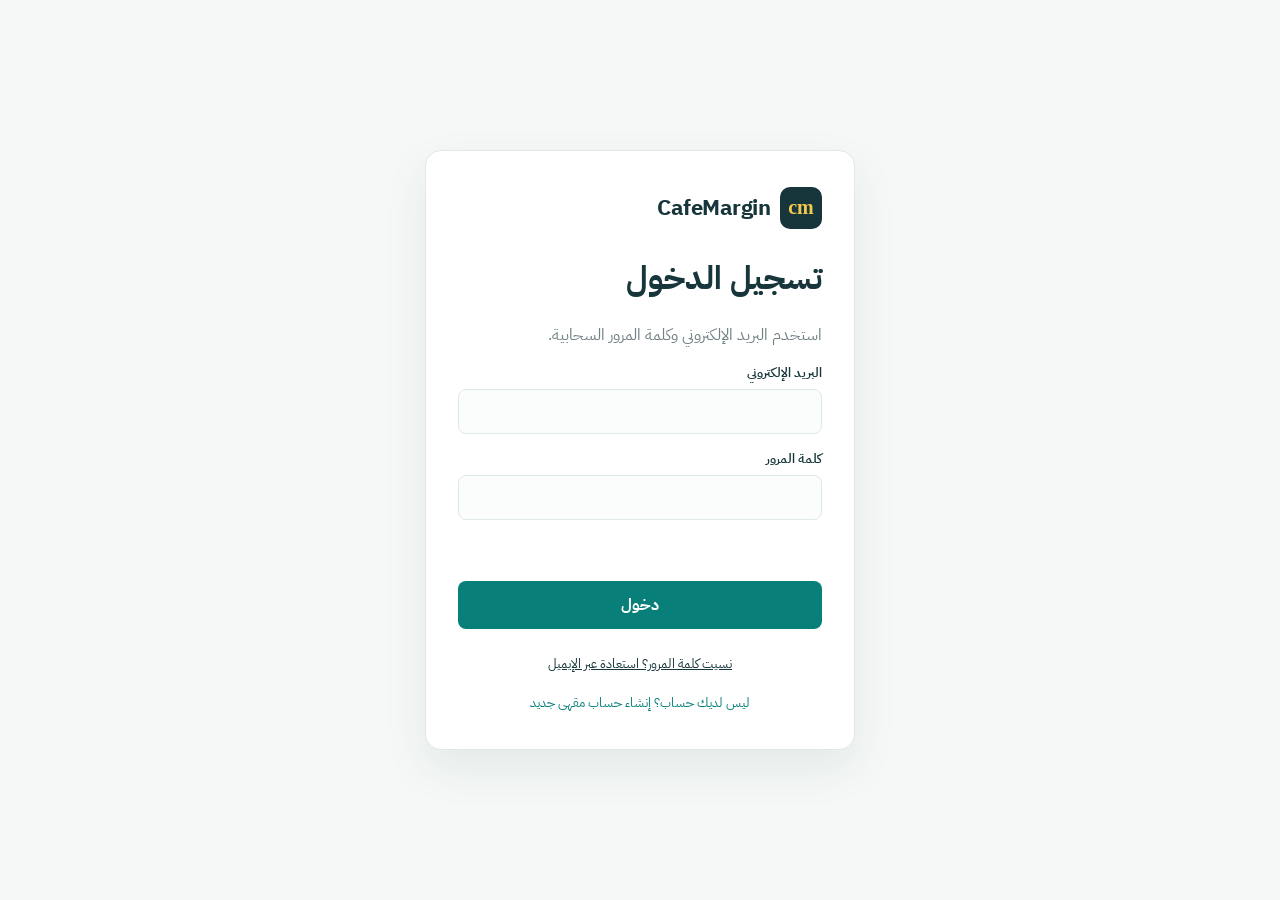
==== index.html @ df12de9a "Refresh platform admin role separation" ====
<!doctype html>
<html lang="ar" dir="rtl">
<head>
  <meta charset="UTF-8">
  <meta name="viewport" content="width=device-width, initial-scale=1">
  <title>CafeMargin | نظام المبيعات</title>
  <link rel="preconnect" href="https://fonts.googleapis.com">
  <link href="https://fonts.googleapis.com/css2?family=IBM+Plex+Sans+Arabic:wght@400;500;600;700&display=swap" rel="stylesheet">
  <link rel="stylesheet" href="styles.css?v=compact-pos-1">
</head>
<body>
  <div id="app"></div>
  <div id="toast" role="status"></div>
  <script src="app.js?v=platform-admin-fix-2"></script>
</body>
</html>
---- styles.css ----
:root{--pos-shadow:0 14px 35px rgba(23,54,59,.07);--pos-shadow-hover:0 14px 28px rgba(8,127,120,.16)}
.content{padding:18px 24px}.topbar{margin-bottom:12px}.topbar h1{font-size:22px;margin-bottom:0}.pos-topbar{margin-bottom:12px;padding:14px 18px}.pos-title-block h2{font-size:21px;margin-top:5px}.pos-layout{grid-template-columns:minmax(0,1fr) 340px;gap:14px}.pos-catalog{padding:16px}.catalog-heading{margin-bottom:10px}.catalog-heading strong{font-size:15px}.pos-search-bar{margin-bottom:9px}.pos-search-bar input{padding:10px 38px 10px 12px;font-size:14px}.categories{margin:8px 0 12px}.categories button{padding:6px 11px;font-size:12px}.grid-products{grid-template-columns:repeat(auto-fill,minmax(150px,1fr));gap:9px}.product-card{min-height:112px;padding:11px;gap:5px}.product-card-icon{width:32px;height:32px;font-size:16px}.product-card-name{font-size:13px}.product-card-price{font-size:14px}.pos-cart-card{padding:14px;gap:10px;top:12px}.cart-type-selector{padding:3px}.type-btn{padding:7px 4px}.cart-items{min-height:90px;max-height:150px;padding:7px 10px;gap:5px}.cart-line-item{padding:6px 0}.cart-summary-block{padding:9px 11px;gap:5px}.payment-section label{font-size:12px}.cash-calc-box{padding:8px;margin-top:6px;gap:5px}.quick-cash{padding:4px 8px}.cart-bottom-actions{margin-top:0}.btn-secondary,.checkout-btn{padding:10px 12px}.checkout-btn{font-size:14px}
@media(max-width:900px){.content{padding:12px 10px}.topbar{margin-bottom:9px}.topbar h1{font-size:19px}.pos-topbar{padding:12px 14px;gap:9px}.pos-actions-bar{gap:6px}.pos-actions-bar .btn-outline{padding:8px 9px;font-size:11px}.pos-layout{gap:10px}.pos-catalog{padding:12px}.catalog-heading strong{font-size:14px}.catalog-count{padding:4px 8px}.pos-cart-card{padding:12px}.cart-items{max-height:180px}.product-card{min-height:108px}.cart-bottom-actions{position:sticky;bottom:0;background:var(--white);padding-top:8px;z-index:2}}
.pos-topbar{box-shadow:var(--pos-shadow);background:linear-gradient(135deg,#fff 0%,#f7fbf9 100%);padding:20px 24px;border-radius:16px}
.pos-eyebrow{display:flex;align-items:center;gap:7px;color:var(--teal);font-size:12px;font-weight:700}.live-dot{width:7px;height:7px;background:var(--success);border-radius:50%;box-shadow:0 0 0 4px var(--success-bg)}.pos-shift{color:var(--muted);font-weight:500;border-right:1px solid var(--line);padding-right:9px;margin-right:3px}.pos-title-block h2{font-size:26px;letter-spacing:0;margin-top:8px}.pos-actions-bar .btn-outline{box-shadow:0 2px 6px rgba(23,54,59,.04)}
.pos-catalog{box-shadow:var(--pos-shadow);padding:22px}.catalog-heading{display:flex;align-items:end;justify-content:space-between;gap:16px;margin-bottom:16px}.catalog-heading div{display:grid;gap:4px}.catalog-heading strong{font-size:17px}.catalog-count{font-size:12px;color:var(--teal);background:var(--mint);border-radius:20px;padding:6px 10px;font-weight:700;white-space:nowrap}.pos-search-bar{position:relative;margin-bottom:14px}.pos-search-bar input{padding:14px 42px 14px 16px;background:#f8fbfa;border-color:#d6e6e0;border-radius:10px}.pos-search-bar input:focus{background:#fff;box-shadow:0 0 0 4px rgba(8,127,120,.08)}.search-icon{position:absolute;right:15px;z-index:1;color:var(--teal);font-size:22px;line-height:1;pointer-events:none}.categories{margin:10px 0 22px}.categories button{background:#fbfdfc;padding:8px 14px}.grid-products{grid-template-columns:repeat(auto-fill,minmax(185px,1fr));gap:12px}.product-card{min-height:144px;padding:15px;border-radius:12px;box-shadow:0 2px 5px rgba(23,54,59,.025);text-align:right}.product-card:hover{transform:translateY(-3px);box-shadow:var(--pos-shadow-hover)}.product-card-icon{width:40px;height:40px;border-radius:10px;background:var(--ink);color:var(--gold);font-size:19px}.product-card-name{font-size:15px;margin-top:5px}.product-card-price{font-size:16px}.pos-cart-card{box-shadow:var(--pos-shadow);padding:18px;border-radius:16px}.cart-head h3{display:flex;align-items:center;gap:8px}.cart-count{display:inline-grid;place-items:center;min-width:23px;height:23px;padding:0 6px;border-radius:8px;background:var(--ink);color:var(--gold);font-size:11px}.cart-items{background:#fcfefd;border-radius:10px;padding:10px 12px;min-height:180px}.cart-line-item{padding:10px 0}.cart-item-info strong{font-size:13px}.cart-item-total{font-weight:800}.cart-summary-block{box-shadow:inset 0 1px 0 rgba(255,255,255,.7)}
@media(max-width:900px){.pos-topbar{padding:17px}.catalog-heading{align-items:center}.pos-catalog{padding:16px}.grid-products{grid-template-columns:repeat(2,minmax(0,1fr))}.product-card{min-height:132px;padding:13px}}
#forgot-error{color:var(--muted)!important;background:var(--paper);border:1px solid var(--line);border-radius:8px;padding:8px 10px}
.notice{color:var(--muted);background:var(--paper);border:1px solid var(--line);border-radius:8px;padding:8px 10px;font-size:12px}
.view-error{text-align:center;padding:36px 22px}.view-error h2{margin-bottom:8px}.view-error .primary{margin-top:10px}
 :root{--ink:#17363b;--teal:#087f78;--teal-hover:#066862;--mint:#e4f4ee;--gold:#f2c94c;--paper:#f5f8f6;--white:#ffffff;--line:#dfe9e5;--muted:#718184;--danger:#c95b54;--danger-bg:#fff2f1;--success:#27ae60;--success-bg:#eafaf1}*{box-sizing:border-box}body{margin:0;background:var(--paper);color:var(--ink);font-family:'IBM Plex Sans Arabic',sans-serif;-webkit-font-smoothing:antialiased}button,input,select,textarea{font:inherit}button{border:0;cursor:pointer;user-select:none}.auth{min-height:100vh;display:grid;place-items:center;padding:24px}.auth-card{width:min(430px,100%);background:var(--white);border:1px solid var(--line);border-radius:16px;padding:36px 32px;box-shadow:0 18px 45px rgba(23,54,59,0.08)}.logo{display:flex;gap:10px;align-items:center;margin-bottom:25px}.logo b{display:grid;place-items:center;background:var(--ink);color:var(--gold);border-radius:10px;width:42px;height:42px;font:700 20px Georgia}.logo strong{font-size:22px;letter-spacing:-0.5px}.muted{color:var(--muted)}h1,h2,h3,p{margin-top:0}label{display:grid;gap:7px;font-size:13px;font-weight:600;margin:15px 0}input,select{border:1px solid var(--line);background:#fbfdfc;border-radius:8px;padding:12px 14px;color:var(--ink);outline:none;transition:border-color .15s}input:focus,select:focus{border-color:var(--teal)}.primary,.checkout-btn{background:var(--teal);color:#fff;border-radius:8px;padding:12px 18px;font-weight:700;transition:background .15s}.primary:hover,.checkout-btn:hover{background:var(--teal-hover)}.btn-outline{background:#fff;border:1px solid var(--line);color:var(--ink);border-radius:8px;padding:10px 14px;font-weight:600;display:inline-flex;align-items:center;gap:8px;transition:all .15s}.btn-outline:hover{border-color:var(--teal);color:var(--teal)}.btn-secondary{background:var(--paper);border:1px solid var(--line);color:var(--ink);border-radius:8px;padding:11px 16px;font-weight:600}.btn-secondary:hover{background:var(--line)}.btn-text-danger{color:var(--danger);background:transparent;padding:6px 10px;font-weight:600;border-radius:6px}.btn-text-danger:hover{background:var(--danger-bg)}.text-danger{color:var(--danger)!important}.text-success{color:var(--success)!important}.badge{background:var(--teal);color:#fff;border-radius:12px;padding:2px 8px;font-size:11px;font-weight:700}.auth button{width:100%;margin-top:12px}.error{color:var(--danger);min-height:22px;font-size:12px}.layout{min-height:100vh;display:grid;grid-template-columns:250px 1fr}.sidebar{background:var(--white);border-left:1px solid var(--line);padding:24px 18px;display:flex;flex-direction:column;gap:18px}.branch{border:1px solid var(--line);border-radius:10px;padding:12px 14px;background:#fcfdfe}.branch small,.profile small{display:block;color:var(--muted);font-size:11px;margin-bottom:2px}.nav{display:grid;gap:6px}.nav button{background:transparent;text-align:right;padding:12px 14px;border-radius:8px;color:var(--muted);font-weight:600;display:flex;align-items:center;gap:10px;transition:all .15s}.nav button.active,.nav button:hover{background:var(--mint);color:var(--teal)}.printer-link{background:transparent;text-align:right;padding:10px 14px;border-radius:8px;color:var(--muted);font-weight:600;border:1px dashed var(--line);margin-top:auto}.printer-link:hover{border-color:var(--teal);color:var(--teal)}.profile{border-top:1px solid var(--line);padding-top:16px}.logout{background:var(--danger-bg);color:var(--danger);border-radius:8px;padding:11px;font-weight:700}.logout:hover{background:#ffe3e0}.content{padding:30px 36px;max-width:1450px;width:100%;margin:auto}.topbar{display:flex;justify-content:space-between;align-items:center;margin-bottom:22px}.view{display:none}.view.active{display:block}.cards{display:grid;grid-template-columns:repeat(3,1fr);gap:16px;margin-bottom:24px}.card,.panel{background:var(--white);border:1px solid var(--line);border-radius:12px;padding:22px}.card strong{font-size:28px;display:block;margin-top:8px;color:var(--ink)}.toolbar{display:flex;gap:12px;align-items:center;margin-bottom:18px}.toolbar input{flex:1}.grid-products{display:grid;grid-template-columns:repeat(auto-fill,minmax(160px,1fr));gap:14px}.pos-topbar{display:flex;justify-content:space-between;align-items:center;margin-bottom:18px;background:var(--white);padding:16px 20px;border-radius:12px;border:1px solid var(--line)}.pos-title-block h2{margin:2px 0 0;font-size:24px}.pos-actions-bar{display:flex;gap:10px}.pos-layout{display:grid;grid-template-columns:minmax(0,1fr) 370px;gap:20px;align-items:start}.pos-catalog,.pos-cart-card{background:var(--white);border:1px solid var(--line);border-radius:14px;padding:20px}.pos-search-bar input{font-size:15px;padding:14px 16px}.categories{display:flex;gap:8px;flex-wrap:wrap;margin:12px 0 20px}.categories button{padding:9px 16px;border:1px solid var(--line);background:#fff;border-radius:20px;color:var(--muted);font-weight:600;font-size:13px;transition:all .15s}.categories button.active,.categories button:hover{background:var(--teal);border-color:var(--teal);color:#fff}.product-card{background:#fff;border:1px solid var(--line);border-radius:12px;padding:16px;text-align:right;display:flex;flex-direction:column;gap:8px;transition:all .15s;min-height:125px}.product-card:hover{border-color:var(--teal);box-shadow:0 6px 16px rgba(8,127,120,0.12);transform:translateY(-2px)}.product-card-top{display:flex;justify-content:space-between;align-items:center}.product-card-icon{width:36px;height:36px;display:grid;place-items:center;background:var(--mint);border-radius:8px;font-size:18px}.product-card-cat{font-size:11px;color:var(--muted);background:var(--paper);padding:2px 8px;border-radius:10px}.product-card-name{font-size:14px;font-weight:700;line-height:1.3}.product-card-bottom{margin-top:auto}.product-card-price{color:var(--teal);font-size:15px}.pos-cart-card{position:sticky;top:20px;display:flex;flex-direction:column;gap:14px}.cart-type-selector{display:grid;grid-template-columns:repeat(3,1fr);gap:6px;background:var(--paper);padding:4px;border-radius:10px;border:1px solid var(--line)}.type-btn{background:transparent;padding:9px 6px;font-size:12px;font-weight:700;border-radius:7px;color:var(--muted);transition:all .15s}.type-btn.active{background:#fff;color:var(--teal);box-shadow:0 2px 6px rgba(0,0,0,0.06)}.cart-head{display:flex;justify-content:space-between;align-items:center}.cart-head h3{margin:0;font-size:16px}.cart-items{min-height:160px;max-height:280px;overflow-y:auto;border-top:1px solid var(--line);border-bottom:1px solid var(--line);padding:12px 0;display:flex;flex-direction:column;gap:10px}.cart-line-item{display:flex;justify-content:space-between;align-items:center;gap:8px;padding:6px 0;border-bottom:1px dashed var(--line)}.cart-line-item:last-child{border-bottom:0}.cart-item-info{display:grid;gap:2px;flex:1}.cart-item-info strong{font-size:13px}.qty-control{display:flex;align-items:center;gap:6px}.qty-control button{width:28px;height:28px;border-radius:6px;background:var(--mint);color:var(--teal);font-weight:700;font-size:14px;display:grid;place-items:center}.qty-control span{min-width:20px;text-align:center;font-weight:700;font-size:13px}.cart-item-total{font-size:13px;min-width:65px;text-align:left;color:var(--ink)}.cart-discount-section label{margin:0}.discount-input-group{display:flex;gap:6px;margin-top:4px}.discount-input-group input{flex:1;padding:8px 10px}.discount-input-group select{width:70px;padding:8px 6px;font-weight:700}.cart-summary-block{background:var(--paper);border-radius:10px;padding:12px 14px;display:grid;gap:8px;border:1px solid var(--line)}.summary-line{display:flex;justify-content:space-between;font-size:12px;color:var(--muted)}.summary-line b{color:var(--ink)}.total-line{border-top:1px solid var(--line);padding-top:8px;margin-top:2px;font-size:15px;color:var(--ink)}.total-line b{color:var(--teal);font-size:17px}.payment-section label{margin:0}.cash-calc-box{background:#f0f7f5;border:1px solid var(--line);border-radius:10px;padding:12px;margin-top:10px;display:grid;gap:8px}.quick-cash-btns{display:flex;gap:6px;flex-wrap:wrap;margin:4px 0}.quick-cash{background:#fff;border:1px solid var(--line);border-radius:6px;padding:6px 10px;font-size:12px;font-weight:700;color:var(--teal)}.quick-cash:hover{background:var(--mint)}.change-line{font-size:14px;font-weight:700;margin-top:4px}.cart-bottom-actions{display:grid;grid-template-columns:1fr 1.5fr;gap:10px;margin-top:4px}.checkout-btn{padding:14px;font-size:15px}.modal{position:fixed;inset:0;background:rgba(23,54,59,0.5);backdrop-filter:blur(3px);display:grid;place-items:center;padding:20px;z-index:999}.modal-card{background:#fff;border-radius:16px;padding:28px;width:min(450px,100%);box-shadow:0 24px 60px rgba(0,0,0,0.15)}.modal-card.wide{width:min(550px,100%)}.held-orders-list{display:grid;gap:12px;margin:20px 0;max-height:350px;overflow-y:auto}.held-order-item{display:flex;justify-content:space-between;align-items:center;padding:14px;background:var(--paper);border:1px solid var(--line);border-radius:10px}.actions-gap{display:flex;gap:8px}.btn-block{width:100%}.table{overflow-x:auto}.table table{width:100%;border-collapse:collapse}.table th,.table td{padding:12px 14px;border-bottom:1px solid var(--line);text-align:right;white-space:nowrap}.table th{background:var(--paper);color:var(--muted);font-size:12px}.empty{text-align:center;color:var(--muted);padding:35px}#toast{position:fixed;bottom:24px;left:24px;background:var(--ink);color:#fff;padding:14px 20px;border-radius:10px;opacity:0;pointer-events:none;transition:opacity .25s,transform .25s;transform:translateY(10px);z-index:1000;font-weight:600}#toast.show{opacity:1;transform:translateY(0)}@media(max-width:900px){.layout{display:block}.sidebar{border:0;padding:16px 14px;gap:12px}.nav{display:flex;overflow-x:auto;gap:6px}.nav button,.printer-link{min-width:max-content;padding:10px 12px;font-size:12px}.profile{margin-top:6px}.content{padding:18px 14px}.pos-topbar{flex-direction:column;align-items:stretch;gap:12px}.pos-actions-bar{justify-content:space-between}.pos-layout{grid-template-columns:1fr}.pos-cart-card{position:static}.grid-products{grid-template-columns:repeat(2,minmax(0,1fr));gap:10px}.cart-bottom-actions{grid-template-columns:1fr}.cards{grid-template-columns:1fr}}
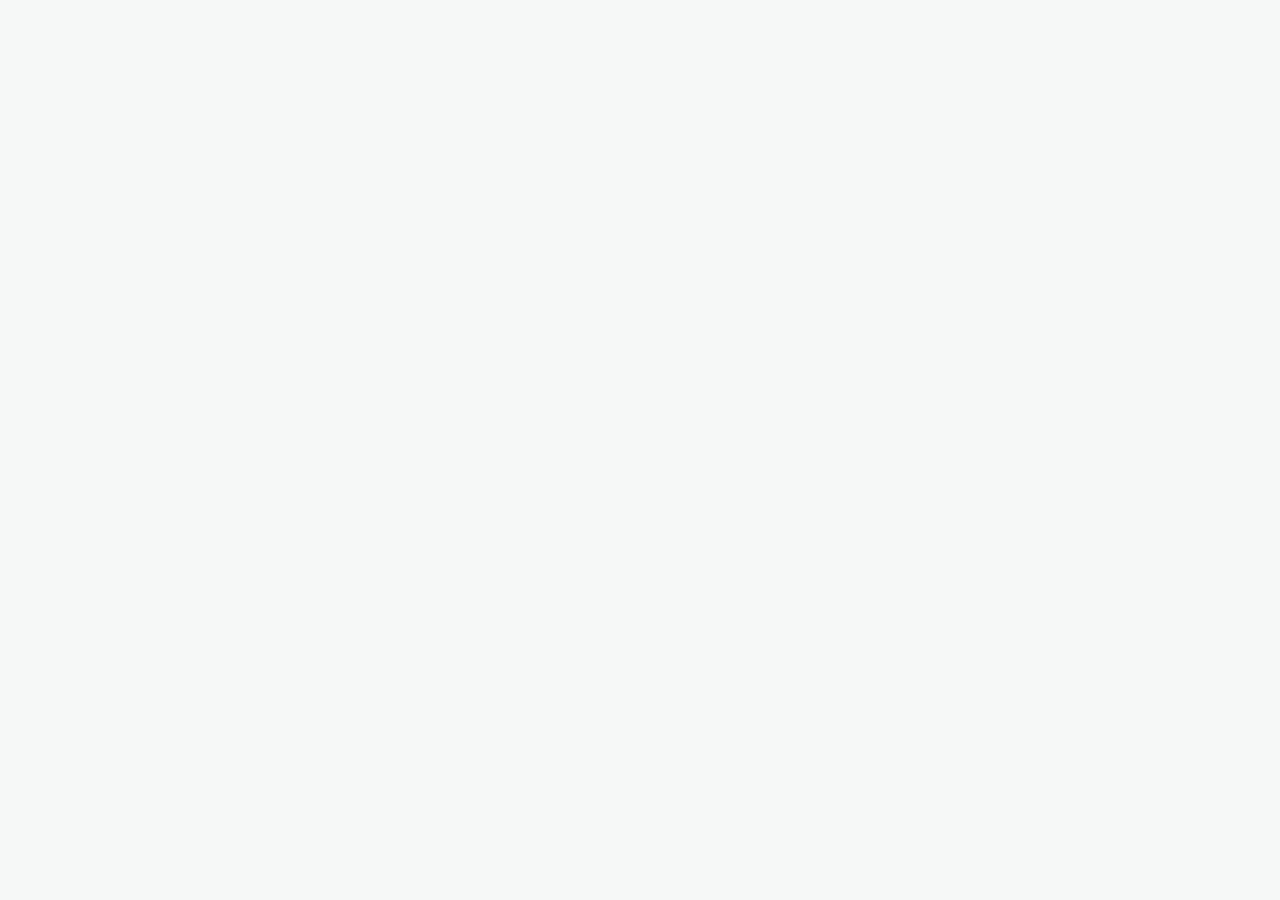
==== commit 784296cb: "Replace employee management with username roles" ====
--- a/index.html
+++ b/index.html
@@ -6,11 +6,11 @@
   <title>CafeMargin | نظام المبيعات</title>
   <link rel="preconnect" href="https://fonts.googleapis.com">
   <link href="https://fonts.googleapis.com/css2?family=IBM+Plex+Sans+Arabic:wght@400;500;600;700&display=swap" rel="stylesheet">
-  <link rel="stylesheet" href="styles.css?v=compact-pos-1">
+  <link rel="stylesheet" href="styles.css?v=employee-permissions-1">
 </head>
 <body>
   <div id="app"></div>
   <div id="toast" role="status"></div>
-  <script src="app.js?v=platform-admin-fix-2"></script>
+  <script src="app.js?v=employee-username-permissions-1"></script>
 </body>
 </html>
--- a/styles.css
+++ b/styles.css
@@ -8,4 +8,5 @@
 #forgot-error{color:var(--muted)!important;background:var(--paper);border:1px solid var(--line);border-radius:8px;padding:8px 10px}
 .notice{color:var(--muted);background:var(--paper);border:1px solid var(--line);border-radius:8px;padding:8px 10px;font-size:12px}
 .view-error{text-align:center;padding:36px 22px}.view-error h2{margin-bottom:8px}.view-error .primary{margin-top:10px}
+.employee-list{display:grid;gap:8px;margin-top:18px}.employee-row{display:flex;justify-content:space-between;align-items:center;padding:10px 12px;border:1px solid var(--line);border-radius:8px;background:var(--paper);font-size:13px}.success{color:var(--success);min-height:22px;font-size:12px}
  :root{--ink:#17363b;--teal:#087f78;--teal-hover:#066862;--mint:#e4f4ee;--gold:#f2c94c;--paper:#f5f8f6;--white:#ffffff;--line:#dfe9e5;--muted:#718184;--danger:#c95b54;--danger-bg:#fff2f1;--success:#27ae60;--success-bg:#eafaf1}*{box-sizing:border-box}body{margin:0;background:var(--paper);color:var(--ink);font-family:'IBM Plex Sans Arabic',sans-serif;-webkit-font-smoothing:antialiased}button,input,select,textarea{font:inherit}button{border:0;cursor:pointer;user-select:none}.auth{min-height:100vh;display:grid;place-items:center;padding:24px}.auth-card{width:min(430px,100%);background:var(--white);border:1px solid var(--line);border-radius:16px;padding:36px 32px;box-shadow:0 18px 45px rgba(23,54,59,0.08)}.logo{display:flex;gap:10px;align-items:center;margin-bottom:25px}.logo b{display:grid;place-items:center;background:var(--ink);color:var(--gold);border-radius:10px;width:42px;height:42px;font:700 20px Georgia}.logo strong{font-size:22px;letter-spacing:-0.5px}.muted{color:var(--muted)}h1,h2,h3,p{margin-top:0}label{display:grid;gap:7px;font-size:13px;font-weight:600;margin:15px 0}input,select{border:1px solid var(--line);background:#fbfdfc;border-radius:8px;padding:12px 14px;color:var(--ink);outline:none;transition:border-color .15s}input:focus,select:focus{border-color:var(--teal)}.primary,.checkout-btn{background:var(--teal);color:#fff;border-radius:8px;padding:12px 18px;font-weight:700;transition:background .15s}.primary:hover,.checkout-btn:hover{background:var(--teal-hover)}.btn-outline{background:#fff;border:1px solid var(--line);color:var(--ink);border-radius:8px;padding:10px 14px;font-weight:600;display:inline-flex;align-items:center;gap:8px;transition:all .15s}.btn-outline:hover{border-color:var(--teal);color:var(--teal)}.btn-secondary{background:var(--paper);border:1px solid var(--line);color:var(--ink);border-radius:8px;padding:11px 16px;font-weight:600}.btn-secondary:hover{background:var(--line)}.btn-text-danger{color:var(--danger);background:transparent;padding:6px 10px;font-weight:600;border-radius:6px}.btn-text-danger:hover{background:var(--danger-bg)}.text-danger{color:var(--danger)!important}.text-success{color:var(--success)!important}.badge{background:var(--teal);color:#fff;border-radius:12px;padding:2px 8px;font-size:11px;font-weight:700}.auth button{width:100%;margin-top:12px}.error{color:var(--danger);min-height:22px;font-size:12px}.layout{min-height:100vh;display:grid;grid-template-columns:250px 1fr}.sidebar{background:var(--white);border-left:1px solid var(--line);padding:24px 18px;display:flex;flex-direction:column;gap:18px}.branch{border:1px solid var(--line);border-radius:10px;padding:12px 14px;background:#fcfdfe}.branch small,.profile small{display:block;color:var(--muted);font-size:11px;margin-bottom:2px}.nav{display:grid;gap:6px}.nav button{background:transparent;text-align:right;padding:12px 14px;border-radius:8px;color:var(--muted);font-weight:600;display:flex;align-items:center;gap:10px;transition:all .15s}.nav button.active,.nav button:hover{background:var(--mint);color:var(--teal)}.printer-link{background:transparent;text-align:right;padding:10px 14px;border-radius:8px;color:var(--muted);font-weight:600;border:1px dashed var(--line);margin-top:auto}.printer-link:hover{border-color:var(--teal);color:var(--teal)}.profile{border-top:1px solid var(--line);padding-top:16px}.logout{background:var(--danger-bg);color:var(--danger);border-radius:8px;padding:11px;font-weight:700}.logout:hover{background:#ffe3e0}.content{padding:30px 36px;max-width:1450px;width:100%;margin:auto}.topbar{display:flex;justify-content:space-between;align-items:center;margin-bottom:22px}.view{display:none}.view.active{display:block}.cards{display:grid;grid-template-columns:repeat(3,1fr);gap:16px;margin-bottom:24px}.card,.panel{background:var(--white);border:1px solid var(--line);border-radius:12px;padding:22px}.card strong{font-size:28px;display:block;margin-top:8px;color:var(--ink)}.toolbar{display:flex;gap:12px;align-items:center;margin-bottom:18px}.toolbar input{flex:1}.grid-products{display:grid;grid-template-columns:repeat(auto-fill,minmax(160px,1fr));gap:14px}.pos-topbar{display:flex;justify-content:space-between;align-items:center;margin-bottom:18px;background:var(--white);padding:16px 20px;border-radius:12px;border:1px solid var(--line)}.pos-title-block h2{margin:2px 0 0;font-size:24px}.pos-actions-bar{display:flex;gap:10px}.pos-layout{display:grid;grid-template-columns:minmax(0,1fr) 370px;gap:20px;align-items:start}.pos-catalog,.pos-cart-card{background:var(--white);border:1px solid var(--line);border-radius:14px;padding:20px}.pos-search-bar input{font-size:15px;padding:14px 16px}.categories{display:flex;gap:8px;flex-wrap:wrap;margin:12px 0 20px}.categories button{padding:9px 16px;border:1px solid var(--line);background:#fff;border-radius:20px;color:var(--muted);font-weight:600;font-size:13px;transition:all .15s}.categories button.active,.categories button:hover{background:var(--teal);border-color:var(--teal);color:#fff}.product-card{background:#fff;border:1px solid var(--line);border-radius:12px;padding:16px;text-align:right;display:flex;flex-direction:column;gap:8px;transition:all .15s;min-height:125px}.product-card:hover{border-color:var(--teal);box-shadow:0 6px 16px rgba(8,127,120,0.12);transform:translateY(-2px)}.product-card-top{display:flex;justify-content:space-between;align-items:center}.product-card-icon{width:36px;height:36px;display:grid;place-items:center;background:var(--mint);border-radius:8px;font-size:18px}.product-card-cat{font-size:11px;color:var(--muted);background:var(--paper);padding:2px 8px;border-radius:10px}.product-card-name{font-size:14px;font-weight:700;line-height:1.3}.product-card-bottom{margin-top:auto}.product-card-price{color:var(--teal);font-size:15px}.pos-cart-card{position:sticky;top:20px;display:flex;flex-direction:column;gap:14px}.cart-type-selector{display:grid;grid-template-columns:repeat(3,1fr);gap:6px;background:var(--paper);padding:4px;border-radius:10px;border:1px solid var(--line)}.type-btn{background:transparent;padding:9px 6px;font-size:12px;font-weight:700;border-radius:7px;color:var(--muted);transition:all .15s}.type-btn.active{background:#fff;color:var(--teal);box-shadow:0 2px 6px rgba(0,0,0,0.06)}.cart-head{display:flex;justify-content:space-between;align-items:center}.cart-head h3{margin:0;font-size:16px}.cart-items{min-height:160px;max-height:280px;overflow-y:auto;border-top:1px solid var(--line);border-bottom:1px solid var(--line);padding:12px 0;display:flex;flex-direction:column;gap:10px}.cart-line-item{display:flex;justify-content:space-between;align-items:center;gap:8px;padding:6px 0;border-bottom:1px dashed var(--line)}.cart-line-item:last-child{border-bottom:0}.cart-item-info{display:grid;gap:2px;flex:1}.cart-item-info strong{font-size:13px}.qty-control{display:flex;align-items:center;gap:6px}.qty-control button{width:28px;height:28px;border-radius:6px;background:var(--mint);color:var(--teal);font-weight:700;font-size:14px;display:grid;place-items:center}.qty-control span{min-width:20px;text-align:center;font-weight:700;font-size:13px}.cart-item-total{font-size:13px;min-width:65px;text-align:left;color:var(--ink)}.cart-discount-section label{margin:0}.discount-input-group{display:flex;gap:6px;margin-top:4px}.discount-input-group input{flex:1;padding:8px 10px}.discount-input-group select{width:70px;padding:8px 6px;font-weight:700}.cart-summary-block{background:var(--paper);border-radius:10px;padding:12px 14px;display:grid;gap:8px;border:1px solid var(--line)}.summary-line{display:flex;justify-content:space-between;font-size:12px;color:var(--muted)}.summary-line b{color:var(--ink)}.total-line{border-top:1px solid var(--line);padding-top:8px;margin-top:2px;font-size:15px;color:var(--ink)}.total-line b{color:var(--teal);font-size:17px}.payment-section label{margin:0}.cash-calc-box{background:#f0f7f5;border:1px solid var(--line);border-radius:10px;padding:12px;margin-top:10px;display:grid;gap:8px}.quick-cash-btns{display:flex;gap:6px;flex-wrap:wrap;margin:4px 0}.quick-cash{background:#fff;border:1px solid var(--line);border-radius:6px;padding:6px 10px;font-size:12px;font-weight:700;color:var(--teal)}.quick-cash:hover{background:var(--mint)}.change-line{font-size:14px;font-weight:700;margin-top:4px}.cart-bottom-actions{display:grid;grid-template-columns:1fr 1.5fr;gap:10px;margin-top:4px}.checkout-btn{padding:14px;font-size:15px}.modal{position:fixed;inset:0;background:rgba(23,54,59,0.5);backdrop-filter:blur(3px);display:grid;place-items:center;padding:20px;z-index:999}.modal-card{background:#fff;border-radius:16px;padding:28px;width:min(450px,100%);box-shadow:0 24px 60px rgba(0,0,0,0.15)}.modal-card.wide{width:min(550px,100%)}.held-orders-list{display:grid;gap:12px;margin:20px 0;max-height:350px;overflow-y:auto}.held-order-item{display:flex;justify-content:space-between;align-items:center;padding:14px;background:var(--paper);border:1px solid var(--line);border-radius:10px}.actions-gap{display:flex;gap:8px}.btn-block{width:100%}.table{overflow-x:auto}.table table{width:100%;border-collapse:collapse}.table th,.table td{padding:12px 14px;border-bottom:1px solid var(--line);text-align:right;white-space:nowrap}.table th{background:var(--paper);color:var(--muted);font-size:12px}.empty{text-align:center;color:var(--muted);padding:35px}#toast{position:fixed;bottom:24px;left:24px;background:var(--ink);color:#fff;padding:14px 20px;border-radius:10px;opacity:0;pointer-events:none;transition:opacity .25s,transform .25s;transform:translateY(10px);z-index:1000;font-weight:600}#toast.show{opacity:1;transform:translateY(0)}@media(max-width:900px){.layout{display:block}.sidebar{border:0;padding:16px 14px;gap:12px}.nav{display:flex;overflow-x:auto;gap:6px}.nav button,.printer-link{min-width:max-content;padding:10px 12px;font-size:12px}.profile{margin-top:6px}.content{padding:18px 14px}.pos-topbar{flex-direction:column;align-items:stretch;gap:12px}.pos-actions-bar{justify-content:space-between}.pos-layout{grid-template-columns:1fr}.pos-cart-card{position:static}.grid-products{grid-template-columns:repeat(2,minmax(0,1fr));gap:10px}.cart-bottom-actions{grid-template-columns:1fr}.cards{grid-template-columns:1fr}}
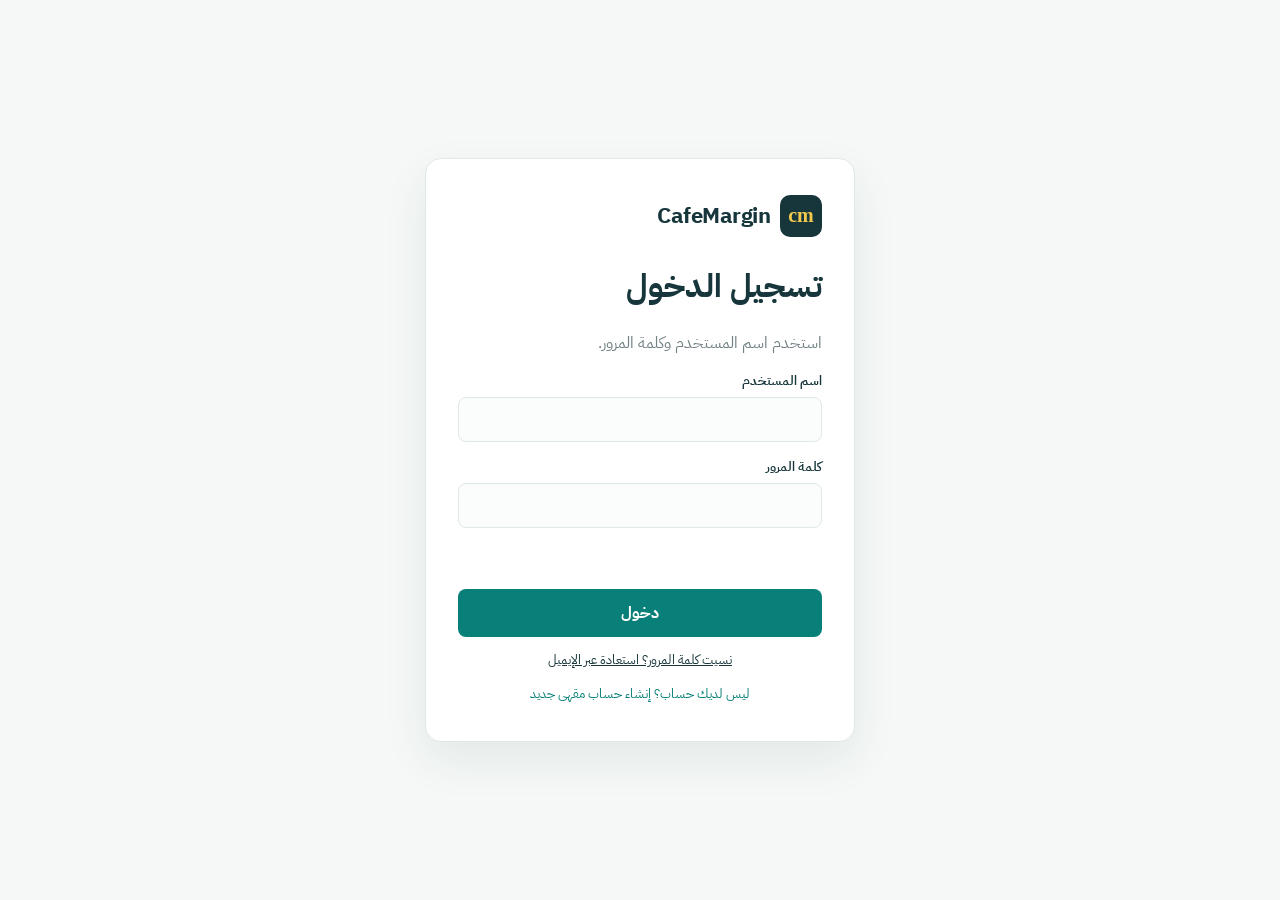
==== commit c6121a92: "Fix employee workflow white screen" ====
--- a/index.html
+++ b/index.html
@@ -11,6 +11,6 @@
 <body>
   <div id="app"></div>
   <div id="toast" role="status"></div>
-  <script src="app.js?v=employee-username-permissions-1"></script>
+  <script src="app.js?v=employee-username-permissions-2"></script>
 </body>
 </html>
